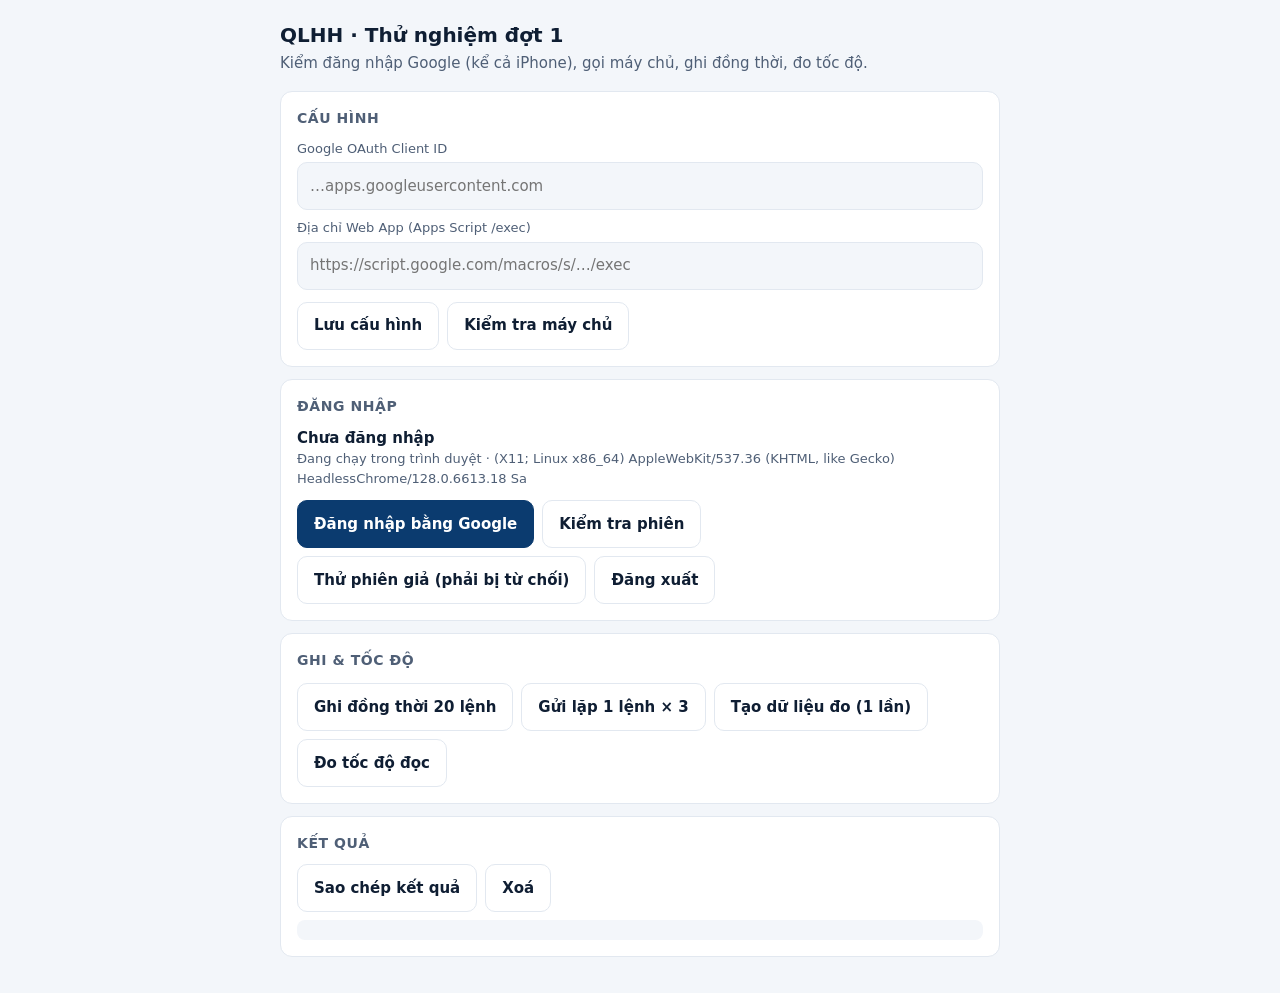
==== docs/index.html @ 57827f15 "Sửa theo review bảo mật: scope email, nonce máy chủ 1 lần + chặn dùng lại token, cột khoá dạng văn b" ====
<!doctype html><html lang="vi"><head><meta charset="utf-8">
<meta name="viewport" content="width=device-width,initial-scale=1,viewport-fit=cover">
<meta name="theme-color" content="#0b3b6f"><meta name="apple-mobile-web-app-capable" content="yes"><meta name="mobile-web-app-capable" content="yes">
<meta name="apple-mobile-web-app-title" content="QLHH"><link rel="manifest" href="manifest.webmanifest"><link rel="apple-touch-icon" href="icons/180.png">
<title>QLHH – Thử nghiệm đợt 1</title>
<style>
:root{--bg:#f3f6fa;--panel:#fff;--ink:#0f1e33;--mut:#4f5f76;--line:#e2e8f0;--pri:#0b3b6f;--acc:#0e7490;--ok:#15803d;--bad:#b91c1c}
@media (prefers-color-scheme:dark){:root{--bg:#0b1220;--panel:#111a2b;--ink:#e6edf7;--mut:#a3b2c8;--line:#22314a;--pri:#4f9be8;--acc:#22d3ee;--ok:#4ade80;--bad:#f87171}}
*{box-sizing:border-box}body{margin:0;background:var(--bg);color:var(--ink);font:15px/1.5 Inter,system-ui,-apple-system,"Segoe UI",sans-serif;padding:max(16px,env(safe-area-inset-top)) max(16px,env(safe-area-inset-right)) calc(24px + env(safe-area-inset-bottom)) max(16px,env(safe-area-inset-left))}
main{max-width:720px;margin:0 auto}h1{font-size:20px;margin:4px 0 2px}.sub{color:var(--mut);margin:0 0 16px}
.card{background:var(--panel);border:1px solid var(--line);border-radius:12px;padding:16px;margin-bottom:12px}
.card h2{font-size:14px;margin:0 0 10px;text-transform:uppercase;letter-spacing:.04em;color:var(--mut)}
label{display:block;font-size:13px;color:var(--mut);margin:8px 0 4px}input{width:100%;min-height:48px;padding:10px 12px;border:1px solid var(--line);border-radius:10px;background:var(--bg);color:var(--ink);font:inherit}
.row{display:flex;flex-wrap:wrap;gap:8px;margin-top:12px}
button{min-height:48px;padding:0 16px;border-radius:10px;border:1px solid var(--line);background:var(--panel);color:var(--ink);font:inherit;font-weight:600;cursor:pointer}
button.pri{background:var(--pri);border-color:var(--pri);color:#fff}@media (prefers-color-scheme:dark){button.pri{color:#06121f}}
button:disabled{opacity:.5}button:focus-visible,input:focus-visible{outline:3px solid var(--acc);outline-offset:2px}
.who{font-weight:600}.ok{color:var(--ok)}.bad{color:var(--bad)}
#log{font:12.5px/1.55 ui-monospace,Menlo,Consolas,monospace;white-space:pre-wrap;word-break:break-word;max-height:50dvh;overflow:auto;background:var(--bg);border-radius:8px;padding:10px;margin:0}
.env{font-size:13px;color:var(--mut)}
</style></head><body><main>
<h1>QLHH · Thử nghiệm đợt 1</h1><p class="sub">Kiểm đăng nhập Google (kể cả iPhone), gọi máy chủ, ghi đồng thời, đo tốc độ.</p>
<div class="card"><h2>Cấu hình</h2>
<label for="cid">Google OAuth Client ID</label><input id="cid" autocomplete="off" placeholder="…apps.googleusercontent.com">
<label for="url">Địa chỉ Web App (Apps Script /exec)</label><input id="url" autocomplete="off" placeholder="https://script.google.com/macros/s/…/exec">
<div class="row"><button id="save">Lưu cấu hình</button><button id="ping">Kiểm tra máy chủ</button></div></div>
<div class="card"><h2>Đăng nhập</h2><div id="who" class="who">Chưa đăng nhập</div><div class="env" id="env"></div>
<div class="row"><button class="pri" id="login">Đăng nhập bằng Google</button><button id="me">Kiểm tra phiên</button><button id="fake">Thử phiên giả (phải bị từ chối)</button><button id="out">Đăng xuất</button></div></div>
<div class="card"><h2>Ghi & tốc độ</h2>
<div class="row"><button id="w20">Ghi đồng thời 20 lệnh</button><button id="rep">Gửi lặp 1 lệnh × 3</button><button id="seed">Tạo dữ liệu đo (1 lần)</button><button id="read">Đo tốc độ đọc</button></div></div>
<div class="card"><h2>Kết quả</h2><div class="row" style="margin:0 0 8px"><button id="copy">Sao chép kết quả</button><button id="clr">Xoá</button></div><pre id="log" aria-live="polite"></pre></div>
</main>
<script>
const $=id=>document.getElementById(id),K='qlhh-spike-cfg';let cfg={};try{cfg=JSON.parse(localStorage.getItem(K)||'{}')}catch(e){}
$('cid').value=cfg.cid||'';$('url').value=cfg.url||'';
let session=null;try{session=sessionStorage.getItem('qlhh-s')}catch(e){}
const standalone=matchMedia('(display-mode: standalone)').matches||navigator.standalone===true;
$('env').textContent=(standalone?'Đang chạy dạng APP đã cài':'Đang chạy trong trình duyệt')+' · '+navigator.userAgent.replace(/^Mozilla\/5.0 /,'').slice(0,90);
function log(m,cls){const t=new Date().toLocaleTimeString('vi-VN');const l=document.createElement('div');if(cls)l.className=cls;l.textContent=t+'  '+m;$('log').prepend(l);}
const rid=()=>'r'+Date.now().toString(36)+Math.random().toString(36).slice(2,10);
async function call(action,body={},tries=1){
  if(!cfg.url){log('Chưa có địa chỉ Web App','bad');return null}
  let wait=1000;
  for(let i=0;i<tries;i++){
    const t0=performance.now();
    try{
      const r=await fetch(cfg.url,{method:'POST',redirect:'follow',credentials:'omit',body:JSON.stringify({action,session,...body})});
      const txt=await r.text();let j;try{j=JSON.parse(txt)}catch(e){j={ok:false,code:'NOT_JSON',error:'Máy chủ trả về trang lỗi (không phải JSON)'}}
      j.clientMs=Math.round(performance.now()-t0);
      if(j.ok||!['LOCK_TIMEOUT','INTERNAL','NOT_JSON'].includes(j.code)||i===tries-1)return j;
    }catch(e){if(i===tries-1)return {ok:false,code:'NETWORK',error:String(e),clientMs:Math.round(performance.now()-t0)}}
    await new Promise(r=>setTimeout(r,wait));wait*=2;
  }
}
function show(){ $('who').textContent=session?'Đã có phiên đăng nhập':'Chưa đăng nhập'; }
$('save').onclick=()=>{cfg={cid:$('cid').value.trim(),url:$('url').value.trim()};try{localStorage.setItem(K,JSON.stringify(cfg))}catch(e){}log('Đã lưu cấu hình','ok')};
$('ping').onclick=async()=>{const j=await call('ping');j&&log('ping → '+(j.ok?'OK':j.code)+' · '+j.clientMs+' ms (máy chủ '+j.ms+' ms)',j.ok?'ok':'bad')};
const REDIRECT=new URL('./',location.href).href;   // chuẩn hoá: /qlhh/ và /qlhh/index.html cùng 1 URI
$('login').onclick=async()=>{
  if(!cfg.cid){log('Chưa có Client ID','bad');return}
  const n=await call('auth.nonce',{},3);           // nonce do MÁY CHỦ cấp, dùng 1 lần
  if(!n||!n.ok){log('Không lấy được nonce: '+(n&&n.code),'bad');return}
  const u=new URL('https://accounts.google.com/o/oauth2/v2/auth');
  u.search=new URLSearchParams({client_id:cfg.cid,redirect_uri:REDIRECT,response_type:'id_token',scope:'openid email profile',nonce:n.data.nonce,prompt:'select_account'});
  location.assign(u.toString());
};
(async()=>{ // quay về từ Google: id_token nằm trong #fragment
  const p=new URLSearchParams(location.hash.slice(1));
  if(p.has('error')){history.replaceState(null,'',location.pathname);log('Google báo lỗi: '+p.get('error')+(p.get('error_description')?' – '+p.get('error_description'):''),'bad');return show();}
  if(!p.has('id_token'))return show();
  history.replaceState(null,'',location.pathname);
  log('Đã nhận token từ Google, đang xác minh với máy chủ…');
  const j=await call('auth.login',{idToken:p.get('id_token')},3);
  if(j&&j.ok){session=j.data.session;try{sessionStorage.setItem('qlhh-s',session)}catch(e){}log('ĐĂNG NHẬP THÀNH CÔNG: '+j.data.email+' ('+j.data.vaiTro+') · '+j.clientMs+' ms','ok')}
  else log('Đăng nhập thất bại: '+(j&&(j.code+' – '+j.error)),'bad');
  show();
})();
$('me').onclick=async()=>{const j=await call('auth.me');j&&log('phiên → '+(j.ok?j.data.email+' · '+j.data.vaiTro:j.code+' – '+j.error)+' · '+j.clientMs+' ms',j.ok?'ok':'bad')};
$('fake').onclick=async()=>{const s=session;session='eyJlIjoiaGFja2VyQGdtYWlsLmNvbSIsIngiOjk5OTk5OTk5OTl9.gia';const j=await call('auth.me');session=s;j&&log('phiên giả → '+(j.ok?'LỖI: được chấp nhận!':'bị từ chối ('+j.code+') ✓'),j.ok?'bad':'ok')};
$('out').onclick=()=>{session=null;try{sessionStorage.clear()}catch(e){}show();log('Đã đăng xuất')};
$('w20').onclick=async()=>{
  log('Bắt đầu ghi đồng thời 20 lệnh (thử lại ≤ 5 lần, giữ requestId)…');const t0=performance.now();
  const rs=await Promise.all([...Array(20)].map(()=>call('spike.write',{requestId:rid()},6)));
  const ok=rs.filter(r=>r&&r.ok),so=ok.map(r=>r.data.so),uniq=new Set(so).size,ms=ok.map(r=>r.clientMs).sort((a,b)=>a-b);
  const p95=ms.length?ms[Math.min(ms.length-1,Math.ceil(ms.length*.95)-1)]:0;
  log(`Ghi 20 lệnh: thành công ${ok.length}/20 · số không trùng ${uniq}/${ok.length} · p95 ${p95} ms · tổng ${Math.round(performance.now()-t0)} ms · giữ khoá TB ${ok.length?Math.round(ok.reduce((a,r)=>a+r.lockMs,0)/ok.length):0} ms`,ok.length===20&&uniq===20?'ok':'bad');
  rs.filter(r=>!r||!r.ok).forEach(r=>log('  lỗi: '+(r&&(r.code+' – '+r.error)),'bad'));
};
$('rep').onclick=async()=>{const id=rid(),rs=[];for(let i=0;i<3;i++)rs.push(await call('spike.write',{requestId:id},3));const so=new Set(rs.filter(r=>r&&r.ok).map(r=>r.data.so));log('Gửi lặp 3 lần cùng requestId → '+so.size+' phiếu '+(so.size===1?'✓':'✗')+' (replay: '+rs.map(r=>r&&r.replay).join(',')+')',so.size===1?'ok':'bad')};
$('seed').onclick=async()=>{log('Đang tạo 5.000 mã + 50.000 dòng (có thể mất 10–40 giây)…');const j=await call('bench.seed');j&&log('Tạo dữ liệu đo → '+(j.ok?'xong trong '+j.data.taoMs+' ms':j.code+' – '+j.error),j.ok?'ok':'bad')};
$('read').onclick=async()=>{const j=await call('bench.read');j&&log(j.ok?`Đọc: hàng hoá ${j.data.dongHH} dòng ${j.data.docHangHoaMs} ms · chi tiết ${j.data.dongCT} dòng ${j.data.docChiTietMs} ms · tạo chỉ mục ${j.data.taoMapMs} ms · cả vòng ${j.clientMs} ms`:j.code+' – '+j.error,j.ok&&j.data.docHangHoaMs+j.data.docChiTietMs<=3000?'ok':'bad')};
$('copy').onclick=async()=>{try{await navigator.clipboard.writeText($('env').textContent+'\n'+$('log').innerText);log('Đã sao chép — dán gửi Claude','ok')}catch(e){log('Không sao chép được: '+e,'bad')}};
$('clr').onclick=()=>$('log').textContent='';
if('serviceWorker' in navigator)navigator.serviceWorker.register('sw.js').catch(e=>log('SW lỗi: '+e,'bad'));
</script></body></html>
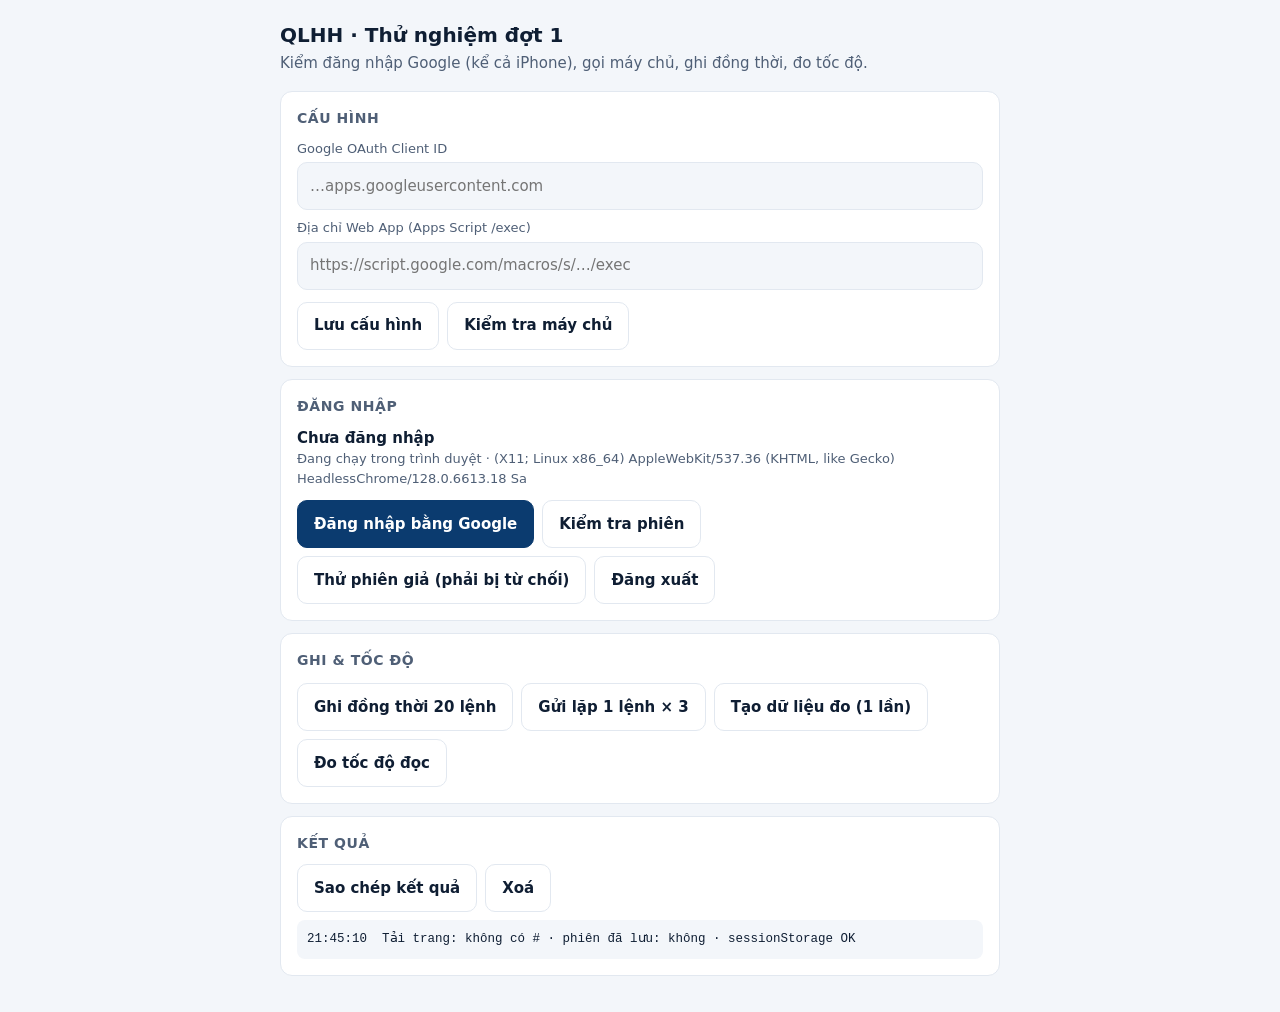
==== commit 58d31129: "Trang thử: giữ nhật ký qua lần chuyển trang Google, ghi từng bước đăng nhập + trạng thái lưu trữ, ch" ====
--- a/docs/index.html
+++ b/docs/index.html
@@ -36,10 +36,14 @@
 let session=null;try{session=sessionStorage.getItem('qlhh-s')}catch(e){}
 const standalone=matchMedia('(display-mode: standalone)').matches||navigator.standalone===true;
 $('env').textContent=(standalone?'Đang chạy dạng APP đã cài':'Đang chạy trong trình duyệt')+' · '+navigator.userAgent.replace(/^Mozilla\/5.0 /,'').slice(0,90);
-function log(m,cls){const t=new Date().toLocaleTimeString('vi-VN');const l=document.createElement('div');if(cls)l.className=cls;l.textContent=t+'  '+m;$('log').prepend(l);}
+const LK='qlhh-spike-log';
+function log(m,cls){const t=new Date().toLocaleTimeString('vi-VN');const l=document.createElement('div');if(cls)l.className=cls;l.textContent=t+'  '+m;$('log').prepend(l);
+  try{const a=JSON.parse(sessionStorage.getItem(LK)||'[]');a.unshift([t+'  '+m,cls||'']);sessionStorage.setItem(LK,JSON.stringify(a.slice(0,200)))}catch(e){}}
+try{JSON.parse(sessionStorage.getItem(LK)||'[]').reverse().forEach(([m,c])=>{const l=document.createElement('div');if(c)l.className=c;l.textContent=m;$('log').prepend(l)})}catch(e){}
 const rid=()=>'r'+Date.now().toString(36)+Math.random().toString(36).slice(2,10);
 async function call(action,body={},tries=1){
   if(!cfg.url){log('Chưa có địa chỉ Web App','bad');return null}
+  if(!session&&!['ping','auth.nonce','auth.login'].includes(action)){log('Chưa đăng nhập — bấm "Đăng nhập bằng Google" trước ('+action+')','bad');return null}
   let wait=1000;
   for(let i=0;i<tries;i++){
     const t0=performance.now();
@@ -48,7 +52,8 @@
       const txt=await r.text();let j;try{j=JSON.parse(txt)}catch(e){j={ok:false,code:'NOT_JSON',error:'Máy chủ trả về trang lỗi (không phải JSON)'}}
       j.clientMs=Math.round(performance.now()-t0);
       if(j.ok||!['LOCK_TIMEOUT','INTERNAL','NOT_JSON'].includes(j.code)||i===tries-1)return j;
-    }catch(e){if(i===tries-1)return {ok:false,code:'NETWORK',error:String(e),clientMs:Math.round(performance.now()-t0)}}
+      log(`  ${action} lần ${i+1} lỗi ${j.code} (${j.clientMs} ms) – thử lại`,'bad');
+    }catch(e){const ms=Math.round(performance.now()-t0);if(i===tries-1)return {ok:false,code:'NETWORK',error:String(e),clientMs:ms};log(`  ${action} lần ${i+1} lỗi mạng: ${e} (${ms} ms) – thử lại`,'bad')}
     await new Promise(r=>setTimeout(r,wait));wait*=2;
   }
 }
@@ -58,14 +63,17 @@
 const REDIRECT=new URL('./',location.href).href;   // chuẩn hoá: /qlhh/ và /qlhh/index.html cùng 1 URI
 $('login').onclick=async()=>{
   if(!cfg.cid){log('Chưa có Client ID','bad');return}
+  log('Đăng nhập: đang lấy mã nonce từ máy chủ…');
   const n=await call('auth.nonce',{},3);           // nonce do MÁY CHỦ cấp, dùng 1 lần
-  if(!n||!n.ok){log('Không lấy được nonce: '+(n&&n.code),'bad');return}
+  if(!n||!n.ok){log('Không lấy được nonce: '+(n&&(n.code+' – '+n.error)),'bad');return}
+  log('Đã có nonce ('+n.clientMs+' ms) → chuyển sang trang Google…');
   const u=new URL('https://accounts.google.com/o/oauth2/v2/auth');
   u.search=new URLSearchParams({client_id:cfg.cid,redirect_uri:REDIRECT,response_type:'id_token',scope:'openid email profile',nonce:n.data.nonce,prompt:'select_account'});
   location.assign(u.toString());
 };
 (async()=>{ // quay về từ Google: id_token nằm trong #fragment
   const p=new URLSearchParams(location.hash.slice(1));
+  log('Tải trang: '+(location.hash?('có #'+[...p.keys()].join(',')):'không có #')+' · phiên đã lưu: '+(session?'có':'không')+' · sessionStorage '+(()=>{try{sessionStorage.setItem('t','1');return 'OK'}catch(e){return 'BỊ CHẶN'}})());
   if(p.has('error')){history.replaceState(null,'',location.pathname);log('Google báo lỗi: '+p.get('error')+(p.get('error_description')?' – '+p.get('error_description'):''),'bad');return show();}
   if(!p.has('id_token'))return show();
   history.replaceState(null,'',location.pathname);
@@ -78,7 +86,7 @@
 $('me').onclick=async()=>{const j=await call('auth.me');j&&log('phiên → '+(j.ok?j.data.email+' · '+j.data.vaiTro:j.code+' – '+j.error)+' · '+j.clientMs+' ms',j.ok?'ok':'bad')};
 $('fake').onclick=async()=>{const s=session;session='eyJlIjoiaGFja2VyQGdtYWlsLmNvbSIsIngiOjk5OTk5OTk5OTl9.gia';const j=await call('auth.me');session=s;j&&log('phiên giả → '+(j.ok?'LỖI: được chấp nhận!':'bị từ chối ('+j.code+') ✓'),j.ok?'bad':'ok')};
 $('out').onclick=()=>{session=null;try{sessionStorage.clear()}catch(e){}show();log('Đã đăng xuất')};
-$('w20').onclick=async()=>{
+$('w20').onclick=async()=>{if(!session){log('Chưa đăng nhập — bấm "Đăng nhập bằng Google" trước','bad');return}
   log('Bắt đầu ghi đồng thời 20 lệnh (thử lại ≤ 5 lần, giữ requestId)…');const t0=performance.now();
   const rs=await Promise.all([...Array(20)].map(()=>call('spike.write',{requestId:rid()},6)));
   const ok=rs.filter(r=>r&&r.ok),so=ok.map(r=>r.data.so),uniq=new Set(so).size,ms=ok.map(r=>r.clientMs).sort((a,b)=>a-b);
@@ -86,10 +94,10 @@
   log(`Ghi 20 lệnh: thành công ${ok.length}/20 · số không trùng ${uniq}/${ok.length} · p95 ${p95} ms · tổng ${Math.round(performance.now()-t0)} ms · giữ khoá TB ${ok.length?Math.round(ok.reduce((a,r)=>a+r.lockMs,0)/ok.length):0} ms`,ok.length===20&&uniq===20?'ok':'bad');
   rs.filter(r=>!r||!r.ok).forEach(r=>log('  lỗi: '+(r&&(r.code+' – '+r.error)),'bad'));
 };
-$('rep').onclick=async()=>{const id=rid(),rs=[];for(let i=0;i<3;i++)rs.push(await call('spike.write',{requestId:id},3));const so=new Set(rs.filter(r=>r&&r.ok).map(r=>r.data.so));log('Gửi lặp 3 lần cùng requestId → '+so.size+' phiếu '+(so.size===1?'✓':'✗')+' (replay: '+rs.map(r=>r&&r.replay).join(',')+')',so.size===1?'ok':'bad')};
+$('rep').onclick=async()=>{if(!session){log('Chưa đăng nhập — bấm "Đăng nhập bằng Google" trước','bad');return}const id=rid(),rs=[];for(let i=0;i<3;i++)rs.push(await call('spike.write',{requestId:id},3));const so=new Set(rs.filter(r=>r&&r.ok).map(r=>r.data.so));log('Gửi lặp 3 lần cùng requestId → '+so.size+' phiếu '+(so.size===1?'✓':'✗')+' (replay: '+rs.map(r=>r&&r.replay).join(',')+')',so.size===1?'ok':'bad')};
 $('seed').onclick=async()=>{log('Đang tạo 5.000 mã + 50.000 dòng (có thể mất 10–40 giây)…');const j=await call('bench.seed');j&&log('Tạo dữ liệu đo → '+(j.ok?'xong trong '+j.data.taoMs+' ms':j.code+' – '+j.error),j.ok?'ok':'bad')};
 $('read').onclick=async()=>{const j=await call('bench.read');j&&log(j.ok?`Đọc: hàng hoá ${j.data.dongHH} dòng ${j.data.docHangHoaMs} ms · chi tiết ${j.data.dongCT} dòng ${j.data.docChiTietMs} ms · tạo chỉ mục ${j.data.taoMapMs} ms · cả vòng ${j.clientMs} ms`:j.code+' – '+j.error,j.ok&&j.data.docHangHoaMs+j.data.docChiTietMs<=3000?'ok':'bad')};
 $('copy').onclick=async()=>{try{await navigator.clipboard.writeText($('env').textContent+'\n'+$('log').innerText);log('Đã sao chép — dán gửi Claude','ok')}catch(e){log('Không sao chép được: '+e,'bad')}};
-$('clr').onclick=()=>$('log').textContent='';
+$('clr').onclick=()=>{$('log').textContent='';try{sessionStorage.removeItem(LK)}catch(e){}};
 if('serviceWorker' in navigator)navigator.serviceWorker.register('sw.js').catch(e=>log('SW lỗi: '+e,'bad'));
 </script></body></html>
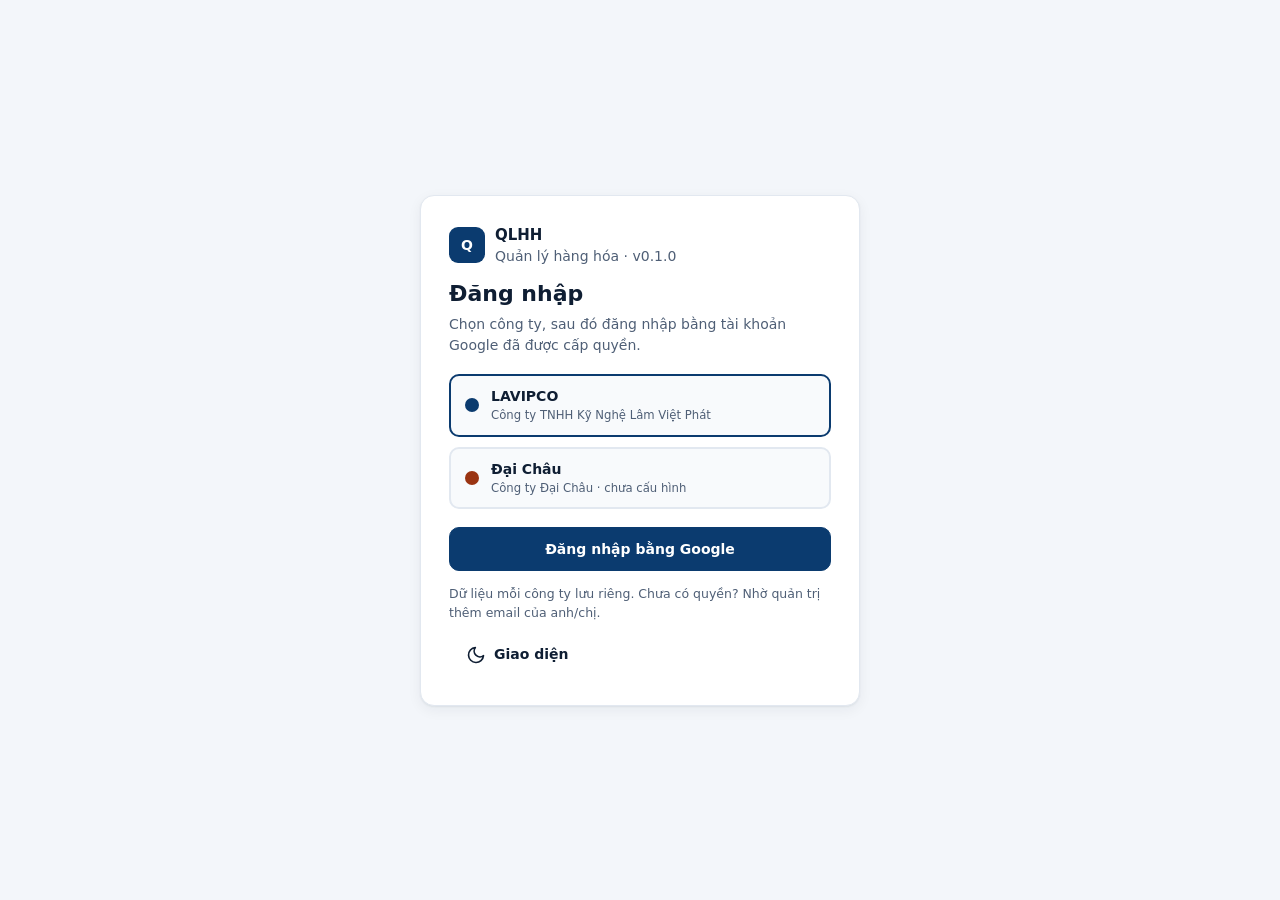
==== commit 3cf069bd: "QLHH v0.1.0 (đợt ①): lõi validate/perm/price/search/schema, máy chủ danh mục-nhóm-NCC-giá-người dùng" ====
--- a/docs/index.html
+++ b/docs/index.html
@@ -1,103 +1,28 @@
-<!doctype html><html lang="vi"><head><meta charset="utf-8">
+<!doctype html>
+<html lang="vi">
+<head>
+<meta charset="utf-8">
 <meta name="viewport" content="width=device-width,initial-scale=1,viewport-fit=cover">
-<meta name="theme-color" content="#0b3b6f"><meta name="apple-mobile-web-app-capable" content="yes"><meta name="mobile-web-app-capable" content="yes">
-<meta name="apple-mobile-web-app-title" content="QLHH"><link rel="manifest" href="manifest.webmanifest"><link rel="apple-touch-icon" href="icons/180.png">
-<title>QLHH – Thử nghiệm đợt 1</title>
-<style>
-:root{--bg:#f3f6fa;--panel:#fff;--ink:#0f1e33;--mut:#4f5f76;--line:#e2e8f0;--pri:#0b3b6f;--acc:#0e7490;--ok:#15803d;--bad:#b91c1c}
-@media (prefers-color-scheme:dark){:root{--bg:#0b1220;--panel:#111a2b;--ink:#e6edf7;--mut:#a3b2c8;--line:#22314a;--pri:#4f9be8;--acc:#22d3ee;--ok:#4ade80;--bad:#f87171}}
-*{box-sizing:border-box}body{margin:0;background:var(--bg);color:var(--ink);font:15px/1.5 Inter,system-ui,-apple-system,"Segoe UI",sans-serif;padding:max(16px,env(safe-area-inset-top)) max(16px,env(safe-area-inset-right)) calc(24px + env(safe-area-inset-bottom)) max(16px,env(safe-area-inset-left))}
-main{max-width:720px;margin:0 auto}h1{font-size:20px;margin:4px 0 2px}.sub{color:var(--mut);margin:0 0 16px}
-.card{background:var(--panel);border:1px solid var(--line);border-radius:12px;padding:16px;margin-bottom:12px}
-.card h2{font-size:14px;margin:0 0 10px;text-transform:uppercase;letter-spacing:.04em;color:var(--mut)}
-label{display:block;font-size:13px;color:var(--mut);margin:8px 0 4px}input{width:100%;min-height:48px;padding:10px 12px;border:1px solid var(--line);border-radius:10px;background:var(--bg);color:var(--ink);font:inherit}
-.row{display:flex;flex-wrap:wrap;gap:8px;margin-top:12px}
-button{min-height:48px;padding:0 16px;border-radius:10px;border:1px solid var(--line);background:var(--panel);color:var(--ink);font:inherit;font-weight:600;cursor:pointer}
-button.pri{background:var(--pri);border-color:var(--pri);color:#fff}@media (prefers-color-scheme:dark){button.pri{color:#06121f}}
-button:disabled{opacity:.5}button:focus-visible,input:focus-visible{outline:3px solid var(--acc);outline-offset:2px}
-.who{font-weight:600}.ok{color:var(--ok)}.bad{color:var(--bad)}
-#log{font:12.5px/1.55 ui-monospace,Menlo,Consolas,monospace;white-space:pre-wrap;word-break:break-word;max-height:50dvh;overflow:auto;background:var(--bg);border-radius:8px;padding:10px;margin:0}
-.env{font-size:13px;color:var(--mut)}
-</style></head><body><main>
-<h1>QLHH · Thử nghiệm đợt 1</h1><p class="sub">Kiểm đăng nhập Google (kể cả iPhone), gọi máy chủ, ghi đồng thời, đo tốc độ.</p>
-<div class="card"><h2>Cấu hình</h2>
-<label for="cid">Google OAuth Client ID</label><input id="cid" autocomplete="off" placeholder="…apps.googleusercontent.com">
-<label for="url">Địa chỉ Web App (Apps Script /exec)</label><input id="url" autocomplete="off" placeholder="https://script.google.com/macros/s/…/exec">
-<div class="row"><button id="save">Lưu cấu hình</button><button id="ping">Kiểm tra máy chủ</button></div></div>
-<div class="card"><h2>Đăng nhập</h2><div id="who" class="who">Chưa đăng nhập</div><div class="env" id="env"></div>
-<div class="row"><button class="pri" id="login">Đăng nhập bằng Google</button><button id="me">Kiểm tra phiên</button><button id="fake">Thử phiên giả (phải bị từ chối)</button><button id="out">Đăng xuất</button></div></div>
-<div class="card"><h2>Ghi & tốc độ</h2>
-<div class="row"><button id="w20">Ghi đồng thời 20 lệnh</button><button id="rep">Gửi lặp 1 lệnh × 3</button><button id="seed">Tạo dữ liệu đo (1 lần)</button><button id="read">Đo tốc độ đọc</button></div></div>
-<div class="card"><h2>Kết quả</h2><div class="row" style="margin:0 0 8px"><button id="copy">Sao chép kết quả</button><button id="clr">Xoá</button></div><pre id="log" aria-live="polite"></pre></div>
-</main>
-<script>
-const $=id=>document.getElementById(id),K='qlhh-spike-cfg';let cfg={};try{cfg=JSON.parse(localStorage.getItem(K)||'{}')}catch(e){}
-$('cid').value=cfg.cid||'';$('url').value=cfg.url||'';
-let session=null;try{session=sessionStorage.getItem('qlhh-s')}catch(e){}
-const standalone=matchMedia('(display-mode: standalone)').matches||navigator.standalone===true;
-$('env').textContent=(standalone?'Đang chạy dạng APP đã cài':'Đang chạy trong trình duyệt')+' · '+navigator.userAgent.replace(/^Mozilla\/5.0 /,'').slice(0,90);
-const LK='qlhh-spike-log';
-function log(m,cls){const t=new Date().toLocaleTimeString('vi-VN');const l=document.createElement('div');if(cls)l.className=cls;l.textContent=t+'  '+m;$('log').prepend(l);
-  try{const a=JSON.parse(sessionStorage.getItem(LK)||'[]');a.unshift([t+'  '+m,cls||'']);sessionStorage.setItem(LK,JSON.stringify(a.slice(0,200)))}catch(e){}}
-try{JSON.parse(sessionStorage.getItem(LK)||'[]').reverse().forEach(([m,c])=>{const l=document.createElement('div');if(c)l.className=c;l.textContent=m;$('log').prepend(l)})}catch(e){}
-const rid=()=>'r'+Date.now().toString(36)+Math.random().toString(36).slice(2,10);
-async function call(action,body={},tries=1){
-  if(!cfg.url){log('Chưa có địa chỉ Web App','bad');return null}
-  if(!session&&!['ping','auth.nonce','auth.login'].includes(action)){log('Chưa đăng nhập — bấm "Đăng nhập bằng Google" trước ('+action+')','bad');return null}
-  let wait=1000;
-  for(let i=0;i<tries;i++){
-    const t0=performance.now();
-    try{
-      const r=await fetch(cfg.url,{method:'POST',redirect:'follow',credentials:'omit',body:JSON.stringify({action,session,...body})});
-      const txt=await r.text();let j;try{j=JSON.parse(txt)}catch(e){j={ok:false,code:'NOT_JSON',error:'Máy chủ trả về trang lỗi (không phải JSON)'}}
-      j.clientMs=Math.round(performance.now()-t0);
-      if(j.ok||!['LOCK_TIMEOUT','INTERNAL','NOT_JSON'].includes(j.code)||i===tries-1)return j;
-      log(`  ${action} lần ${i+1} lỗi ${j.code} (${j.clientMs} ms) – thử lại`,'bad');
-    }catch(e){const ms=Math.round(performance.now()-t0);if(i===tries-1)return {ok:false,code:'NETWORK',error:String(e),clientMs:ms};log(`  ${action} lần ${i+1} lỗi mạng: ${e} (${ms} ms) – thử lại`,'bad')}
-    await new Promise(r=>setTimeout(r,wait));wait*=2;
-  }
-}
-function show(){ $('who').textContent=session?'Đã có phiên đăng nhập':'Chưa đăng nhập'; }
-$('save').onclick=()=>{cfg={cid:$('cid').value.trim(),url:$('url').value.trim()};try{localStorage.setItem(K,JSON.stringify(cfg))}catch(e){}log('Đã lưu cấu hình','ok')};
-$('ping').onclick=async()=>{const j=await call('ping');j&&log('ping → '+(j.ok?'OK':j.code)+' · '+j.clientMs+' ms (máy chủ '+j.ms+' ms)',j.ok?'ok':'bad')};
-const REDIRECT=new URL('./',location.href).href;   // chuẩn hoá: /qlhh/ và /qlhh/index.html cùng 1 URI
-$('login').onclick=async()=>{
-  if(!cfg.cid){log('Chưa có Client ID','bad');return}
-  log('Đăng nhập: đang lấy mã nonce từ máy chủ…');
-  const n=await call('auth.nonce',{},3);           // nonce do MÁY CHỦ cấp, dùng 1 lần
-  if(!n||!n.ok){log('Không lấy được nonce: '+(n&&(n.code+' – '+n.error)),'bad');return}
-  log('Đã có nonce ('+n.clientMs+' ms) → chuyển sang trang Google…');
-  const u=new URL('https://accounts.google.com/o/oauth2/v2/auth');
-  u.search=new URLSearchParams({client_id:cfg.cid,redirect_uri:REDIRECT,response_type:'id_token',scope:'openid email profile',nonce:n.data.nonce,prompt:'select_account'});
-  location.assign(u.toString());
-};
-(async()=>{ // quay về từ Google: id_token nằm trong #fragment
-  const p=new URLSearchParams(location.hash.slice(1));
-  log('Tải trang: '+(location.hash?('có #'+[...p.keys()].join(',')):'không có #')+' · phiên đã lưu: '+(session?'có':'không')+' · sessionStorage '+(()=>{try{sessionStorage.setItem('t','1');return 'OK'}catch(e){return 'BỊ CHẶN'}})());
-  if(p.has('error')){history.replaceState(null,'',location.pathname);log('Google báo lỗi: '+p.get('error')+(p.get('error_description')?' – '+p.get('error_description'):''),'bad');return show();}
-  if(!p.has('id_token'))return show();
-  history.replaceState(null,'',location.pathname);
-  log('Đã nhận token từ Google, đang xác minh với máy chủ…');
-  const j=await call('auth.login',{idToken:p.get('id_token')},3);
-  if(j&&j.ok){session=j.data.session;try{sessionStorage.setItem('qlhh-s',session)}catch(e){}log('ĐĂNG NHẬP THÀNH CÔNG: '+j.data.email+' ('+j.data.vaiTro+') · '+j.clientMs+' ms','ok')}
-  else log('Đăng nhập thất bại: '+(j&&(j.code+' – '+j.error)),'bad');
-  show();
-})();
-$('me').onclick=async()=>{const j=await call('auth.me');j&&log('phiên → '+(j.ok?j.data.email+' · '+j.data.vaiTro:j.code+' – '+j.error)+' · '+j.clientMs+' ms',j.ok?'ok':'bad')};
-$('fake').onclick=async()=>{const s=session;session='eyJlIjoiaGFja2VyQGdtYWlsLmNvbSIsIngiOjk5OTk5OTk5OTl9.gia';const j=await call('auth.me');session=s;j&&log('phiên giả → '+(j.ok?'LỖI: được chấp nhận!':'bị từ chối ('+j.code+') ✓'),j.ok?'bad':'ok')};
-$('out').onclick=()=>{session=null;try{sessionStorage.clear()}catch(e){}show();log('Đã đăng xuất')};
-$('w20').onclick=async()=>{if(!session){log('Chưa đăng nhập — bấm "Đăng nhập bằng Google" trước','bad');return}
-  log('Bắt đầu ghi đồng thời 20 lệnh (thử lại ≤ 5 lần, giữ requestId)…');const t0=performance.now();
-  const rs=await Promise.all([...Array(20)].map(()=>call('spike.write',{requestId:rid()},6)));
-  const ok=rs.filter(r=>r&&r.ok),so=ok.map(r=>r.data.so),uniq=new Set(so).size,ms=ok.map(r=>r.clientMs).sort((a,b)=>a-b);
-  const p95=ms.length?ms[Math.min(ms.length-1,Math.ceil(ms.length*.95)-1)]:0;
-  log(`Ghi 20 lệnh: thành công ${ok.length}/20 · số không trùng ${uniq}/${ok.length} · p95 ${p95} ms · tổng ${Math.round(performance.now()-t0)} ms · giữ khoá TB ${ok.length?Math.round(ok.reduce((a,r)=>a+r.lockMs,0)/ok.length):0} ms`,ok.length===20&&uniq===20?'ok':'bad');
-  rs.filter(r=>!r||!r.ok).forEach(r=>log('  lỗi: '+(r&&(r.code+' – '+r.error)),'bad'));
-};
-$('rep').onclick=async()=>{if(!session){log('Chưa đăng nhập — bấm "Đăng nhập bằng Google" trước','bad');return}const id=rid(),rs=[];for(let i=0;i<3;i++)rs.push(await call('spike.write',{requestId:id},3));const so=new Set(rs.filter(r=>r&&r.ok).map(r=>r.data.so));log('Gửi lặp 3 lần cùng requestId → '+so.size+' phiếu '+(so.size===1?'✓':'✗')+' (replay: '+rs.map(r=>r&&r.replay).join(',')+')',so.size===1?'ok':'bad')};
-$('seed').onclick=async()=>{log('Đang tạo 5.000 mã + 50.000 dòng (có thể mất 10–40 giây)…');const j=await call('bench.seed');j&&log('Tạo dữ liệu đo → '+(j.ok?'xong trong '+j.data.taoMs+' ms':j.code+' – '+j.error),j.ok?'ok':'bad')};
-$('read').onclick=async()=>{const j=await call('bench.read');j&&log(j.ok?`Đọc: hàng hoá ${j.data.dongHH} dòng ${j.data.docHangHoaMs} ms · chi tiết ${j.data.dongCT} dòng ${j.data.docChiTietMs} ms · tạo chỉ mục ${j.data.taoMapMs} ms · cả vòng ${j.clientMs} ms`:j.code+' – '+j.error,j.ok&&j.data.docHangHoaMs+j.data.docChiTietMs<=3000?'ok':'bad')};
-$('copy').onclick=async()=>{try{await navigator.clipboard.writeText($('env').textContent+'\n'+$('log').innerText);log('Đã sao chép — dán gửi Claude','ok')}catch(e){log('Không sao chép được: '+e,'bad')}};
-$('clr').onclick=()=>{$('log').textContent='';try{sessionStorage.removeItem(LK)}catch(e){}};
-if('serviceWorker' in navigator)navigator.serviceWorker.register('sw.js').catch(e=>log('SW lỗi: '+e,'bad'));
-</script></body></html>
+<meta name="theme-color" content="#0b3b6f">
+<meta name="apple-mobile-web-app-capable" content="yes">
+<meta name="mobile-web-app-capable" content="yes">
+<meta name="apple-mobile-web-app-title" content="QLHH">
+<meta name="description" content="Quản lý hàng hóa LAVIPCO / Đại Châu">
+<link rel="manifest" href="manifest.webmanifest">
+<link rel="apple-touch-icon" href="icons/180.png">
+<link rel="icon" href="icons/192.png">
+<title>QLHH – Quản lý hàng hóa</title>
+<link rel="stylesheet" href="app.css">
+</head>
+<body>
+<div id="root"><div class="login"><div class="box"><div class="skel"></div><div class="skel"></div></div></div></div>
+<div id="toasts" aria-live="polite"></div>
+<dialog id="dlg"></dialog>
+<script src="config.js"></script>
+<script src="core/validate.js"></script>
+<script src="core/perm.js"></script>
+<script src="core/price.js"></script>
+<script src="core/search.js"></script>
+<script src="app.js"></script>
+</body>
+</html>
--- a/docs/app.css
+++ b/docs/app.css
@@ -0,0 +1,158 @@
+/* QLHH — chuẩn giao diện (khung A desktop + mobile B + KPI C). Token ở :root, sáng/tối. */
+:root{
+  --bg:#f3f6fa;--panel:#fff;--panel2:#f8fafc;--ink:#0f1e33;--mut:#4f5f76;--line:#e2e8f0;
+  --pri:#0b3b6f;--pri-ink:#fff;--acc:#0e7490;--acc-soft:#e0f2f7;--ok:#15803d;--warn:#b45309;--bad:#b91c1c;
+  --co:#0b3b6f;--r:10px;--r2:14px;--sh:0 1px 2px rgba(15,30,51,.06),0 4px 14px rgba(15,30,51,.06);
+  --nav-h:64px;--side:236px;--fs:14px;--t:.18s ease;
+  color-scheme:light;
+}
+@media (prefers-color-scheme:dark){:root:not([data-theme=light]){
+  --bg:#0b1220;--panel:#111a2b;--panel2:#0f1726;--ink:#e6edf7;--mut:#a3b2c8;--line:#22314a;
+  --pri:#4f9be8;--pri-ink:#06121f;--acc:#22d3ee;--acc-soft:#0c2a33;--ok:#4ade80;--warn:#fbbf24;--bad:#f87171;color-scheme:dark}}
+:root[data-theme=dark]{
+  --bg:#0b1220;--panel:#111a2b;--panel2:#0f1726;--ink:#e6edf7;--mut:#a3b2c8;--line:#22314a;
+  --pri:#4f9be8;--pri-ink:#06121f;--acc:#22d3ee;--acc-soft:#0c2a33;--ok:#4ade80;--warn:#fbbf24;--bad:#f87171;color-scheme:dark}
+@media (prefers-reduced-motion:reduce){*{transition:none!important;animation:none!important}}
+*{box-sizing:border-box}
+html,body{margin:0;height:100%}
+body{background:var(--bg);color:var(--ink);font:var(--fs)/1.5 Inter,"Be Vietnam Pro",system-ui,-apple-system,"Segoe UI",sans-serif;-webkit-text-size-adjust:100%}
+button,input,select,textarea{font:inherit;color:inherit}
+:focus-visible{outline:3px solid var(--acc);outline-offset:2px}
+.sr{position:absolute;width:1px;height:1px;overflow:hidden;clip:rect(0 0 0 0)}
+.hide{display:none!important}
+.mono{font-family:ui-monospace,Menlo,Consolas,monospace;font-size:.92em;white-space:nowrap}
+.mut{color:var(--mut)} .ok{color:var(--ok)} .bad{color:var(--bad)} .warn{color:var(--warn)}
+svg.i{width:20px;height:20px;flex:none;stroke:currentColor;fill:none;stroke-width:2;stroke-linecap:round;stroke-linejoin:round}
+
+/* ---------- nút & ô nhập ---------- */
+.btn{display:inline-flex;align-items:center;justify-content:center;gap:8px;min-height:44px;padding:0 16px;border-radius:var(--r);border:1px solid var(--line);background:var(--panel);font-weight:600;cursor:pointer;transition:background var(--t),border-color var(--t),transform var(--t);white-space:nowrap}
+.btn:hover{border-color:var(--acc)} .btn:active{transform:translateY(1px)}
+.btn.pri{background:var(--pri);border-color:var(--pri);color:var(--pri-ink)}
+.btn.ghost{background:transparent;border-color:transparent}
+.btn.danger{color:var(--bad)}
+.btn[disabled]{opacity:.5;cursor:not-allowed}
+.btn.busy{position:relative;color:transparent!important}
+.btn.busy::after{content:"";position:absolute;width:18px;height:18px;border:2px solid var(--mut);border-top-color:transparent;border-radius:50%;animation:spin .7s linear infinite}
+@keyframes spin{to{transform:rotate(360deg)}}
+.iconbtn{min-width:44px;padding:0}
+label.f{display:block;font-size:13px;color:var(--mut);margin:12px 0 4px;font-weight:500}
+.in,select.in,textarea.in{width:100%;min-height:44px;padding:10px 12px;border:1px solid var(--line);border-radius:var(--r);background:var(--panel2)}
+textarea.in{min-height:96px;resize:vertical}
+.in[aria-invalid=true]{border-color:var(--bad)}
+.err{color:var(--bad);font-size:12.5px;margin-top:4px;min-height:0}
+.grid2{display:grid;grid-template-columns:1fr 1fr;gap:0 12px}
+.chk{display:flex;align-items:center;gap:10px;min-height:44px;margin-top:12px}
+.chk input{width:20px;height:20px}
+
+/* ---------- đăng nhập ---------- */
+.login{min-height:100dvh;display:grid;place-items:center;padding:24px max(16px,env(safe-area-inset-right)) 24px max(16px,env(safe-area-inset-left))}
+.login .box{width:min(440px,100%);background:var(--panel);border:1px solid var(--line);border-radius:var(--r2);box-shadow:var(--sh);padding:28px}
+.login h1{margin:0 0 4px;font-size:22px}
+.cos{display:grid;gap:10px;margin:18px 0}
+.co{display:flex;align-items:center;gap:12px;min-height:56px;padding:10px 14px;border-radius:var(--r);border:2px solid var(--line);background:var(--panel2);cursor:pointer;text-align:left}
+.co[aria-pressed=true]{border-color:var(--c)}
+.co .dot{width:14px;height:14px;border-radius:50%;background:var(--c);flex:none}
+.co small{display:block;color:var(--mut);font-weight:400}
+
+/* ---------- khung ---------- */
+.app{display:grid;grid-template-columns:var(--side) 1fr;min-height:100dvh}
+aside.side{position:sticky;top:0;height:100dvh;background:var(--co);color:#fff;display:flex;flex-direction:column;padding:14px 10px;gap:2px}
+.brand{display:flex;align-items:center;gap:10px;padding:4px 8px 14px}
+.logo{width:36px;height:36px;border-radius:9px;background:#fff;color:var(--co);display:grid;place-items:center;font-weight:800}
+.brand b{display:block;font-size:15px}
+.cobtn{background:rgba(255,255,255,.14);border:0;color:#fff;border-radius:6px;padding:2px 8px;font-size:12.5px;cursor:pointer;min-height:28px}
+.nav a{display:flex;align-items:center;gap:10px;min-height:44px;padding:0 12px;border-radius:9px;color:#dbe6f5;text-decoration:none;font-weight:500}
+.nav a:hover{background:rgba(255,255,255,.08)}
+.nav a[aria-current=page]{background:rgba(255,255,255,.18);color:#fff;font-weight:700}
+.side .me{margin-top:auto;padding:10px 8px;border-top:1px solid rgba(255,255,255,.15);font-size:13px}
+.side .me .row{display:flex;gap:6px;margin-top:8px}
+.side .me .btn{min-height:40px;background:rgba(255,255,255,.1);border-color:transparent;color:#fff;flex:1}
+main{min-width:0;padding:18px 24px 32px}
+.top{display:flex;align-items:center;gap:12px;margin-bottom:14px;flex-wrap:wrap}
+.top h1{font-size:20px;margin:0;flex:1;min-width:160px}
+.search{display:flex;align-items:center;gap:8px;flex:0 1 380px;min-height:44px;padding:0 12px;border:1px solid var(--line);border-radius:var(--r);background:var(--panel)}
+.search input{border:0;background:transparent;outline:0;flex:1;min-width:0;min-height:42px}
+.cobadge{display:inline-flex;align-items:center;gap:6px;padding:3px 10px;border-radius:99px;background:color-mix(in srgb,var(--co) 14%,transparent);color:var(--ink);font-size:12.5px;font-weight:600}
+.cobadge::before{content:"";width:9px;height:9px;border-radius:50%;background:var(--co)}
+.kpi{display:grid;grid-template-columns:repeat(4,1fr);gap:12px;margin-bottom:14px}
+.k{background:var(--panel);border:1px solid var(--line);border-radius:var(--r2);padding:12px 14px;box-shadow:var(--sh)}
+.k small{color:var(--mut)} .k b{display:block;font-size:22px;font-variant-numeric:tabular-nums}
+.chips{display:flex;gap:8px;overflow-x:auto;padding-bottom:4px;margin-bottom:12px;scrollbar-width:thin}
+.chip{flex:none;min-height:40px;padding:0 14px;border-radius:99px;border:1px solid var(--line);background:var(--panel);cursor:pointer;font-weight:500}
+.chip[aria-pressed=true]{background:var(--acc-soft);border-color:var(--acc);color:var(--ink);font-weight:700}
+.layout{display:grid;grid-template-columns:minmax(0,1fr) 340px;gap:16px;align-items:start}
+.card{background:var(--panel);border:1px solid var(--line);border-radius:var(--r2);box-shadow:var(--sh)}
+.tbl{overflow:auto;max-height:calc(100dvh - 250px)}
+table{width:100%;border-collapse:collapse}
+th,td{padding:10px 12px;text-align:left;border-bottom:1px solid var(--line);vertical-align:top}
+th{position:sticky;top:0;background:var(--panel);font-size:12px;color:var(--mut);text-transform:uppercase;letter-spacing:.03em;z-index:1}
+td.n,th.n{text-align:right;font-variant-numeric:tabular-nums;white-space:nowrap}
+tbody tr{cursor:pointer;transition:background var(--t)}
+tbody tr:hover{background:var(--panel2)}
+tbody tr[aria-selected=true]{background:var(--acc-soft);box-shadow:inset 3px 0 var(--acc)}
+td small{color:var(--mut)}
+.tag{display:inline-block;padding:1px 8px;border-radius:99px;font-size:12px;background:var(--panel2);border:1px solid var(--line);white-space:nowrap}
+.tag.stop{color:var(--warn);border-color:currentColor}
+.more{display:block;margin:10px auto}
+.empty{padding:36px 20px;text-align:center;color:var(--mut)}
+.det{padding:16px;position:sticky;top:18px}
+.det h2{font-size:17px;margin:4px 0 2px}
+.dl{display:grid;grid-template-columns:110px 1fr;gap:6px 10px;font-size:13.5px;margin:12px 0}
+.dl dt{color:var(--mut)} .dl dd{margin:0;word-break:break-word}
+.det .acts{display:flex;flex-wrap:wrap;gap:8px;margin-top:12px}
+.hist{border-top:1px solid var(--line);margin-top:12px;padding-top:10px}
+.hist h3{font-size:13px;margin:0 0 6px;color:var(--mut);text-transform:uppercase;letter-spacing:.03em}
+.hist li{display:flex;justify-content:space-between;gap:8px;padding:5px 0;border-bottom:1px dashed var(--line);font-size:13px}
+.hist ul{list-style:none;margin:0;padding:0}
+.list .it{display:flex;justify-content:space-between;gap:10px;padding:12px 14px;border-bottom:1px solid var(--line);cursor:pointer;min-height:56px}
+.list .it:hover{background:var(--panel2)}
+.banner{display:flex;align-items:center;gap:10px;padding:10px 14px;border-radius:var(--r);margin-bottom:12px;background:color-mix(in srgb,var(--warn) 14%,transparent);font-weight:500}
+.skel{height:44px;border-radius:8px;background:linear-gradient(90deg,var(--panel2),var(--line),var(--panel2));background-size:200% 100%;animation:sk 1.2s infinite;margin:8px 12px}
+@keyframes sk{to{background-position:-200% 0}}
+
+/* ---------- hộp thoại & toast ---------- */
+dialog{border:0;padding:0;border-radius:var(--r2);background:var(--panel);color:var(--ink);box-shadow:0 20px 60px rgba(0,0,0,.3);width:min(560px,calc(100vw - 24px));max-height:calc(100dvh - 24px)}
+dialog::backdrop{background:rgba(10,18,32,.45)}
+dialog form{display:flex;flex-direction:column;max-height:calc(100dvh - 24px)}
+dialog header{display:flex;align-items:center;gap:8px;padding:14px 16px;border-bottom:1px solid var(--line)}
+dialog header h2{font-size:17px;margin:0;flex:1}
+dialog .body{padding:4px 16px 16px;overflow:auto}
+dialog footer{display:flex;gap:8px;justify-content:flex-end;padding:12px 16px calc(12px + env(safe-area-inset-bottom));border-top:1px solid var(--line)}
+.stars{display:flex;gap:6px;margin-top:6px}
+.stars button{min-width:52px;min-height:52px;border-radius:var(--r);border:1px solid var(--line);background:var(--panel2);font-size:22px;cursor:pointer}
+.stars button[aria-pressed=true]{background:var(--acc-soft);border-color:var(--acc)}
+.starlbl{font-size:12.5px;color:var(--mut);margin-top:4px;min-height:18px}
+#toasts{position:fixed;right:16px;bottom:calc(16px + env(safe-area-inset-bottom));display:flex;flex-direction:column;gap:8px;z-index:50;max-width:min(420px,calc(100vw - 32px))}
+.toast{background:var(--ink);color:var(--bg);padding:12px 14px;border-radius:var(--r);box-shadow:var(--sh);display:flex;gap:10px;align-items:center;animation:up .2s ease}
+.toast .btn{min-height:36px;background:transparent;color:inherit;border-color:currentColor}
+@keyframes up{from{transform:translateY(8px);opacity:0}}
+
+/* ---------- điện thoại (theo phương án B) ---------- */
+.mtop,.bnav,.msearch{display:none}
+@media (max-width:899px),(orientation:landscape) and (max-height:520px){
+  .app{grid-template-columns:1fr}
+  aside.side{display:none}
+  .kpi{display:none}
+  .layout{grid-template-columns:1fr}
+  main{padding:0 max(16px,env(safe-area-inset-right)) calc(var(--nav-h) + 16px + env(safe-area-inset-bottom)) max(16px,env(safe-area-inset-left))}
+  .mtop{display:flex;align-items:center;gap:8px;position:sticky;top:0;z-index:5;background:var(--bg);padding:max(10px,env(safe-area-inset-top)) 0 8px;margin:0 -2px}
+  .mtop h1{font-size:18px;margin:0;flex:1;white-space:nowrap;overflow:hidden;text-overflow:ellipsis}
+  .top{display:none}
+  .msearch{display:flex;align-items:center;gap:8px;min-height:52px;padding:0 6px 0 14px;border:1px solid var(--line);border-radius:var(--r2);background:var(--panel);margin-bottom:12px}
+  .msearch input{flex:1;border:0;background:transparent;outline:0;min-height:50px;min-width:0;font-size:16px}
+  .tbl{max-height:none}
+  table.big{display:none}
+  .bnav{display:flex;position:fixed;left:0;right:0;bottom:0;z-index:6;background:var(--panel);border-top:1px solid var(--line);padding:0 env(safe-area-inset-right) env(safe-area-inset-bottom) env(safe-area-inset-left)}
+  .bnav a,.bnav button{flex:1;display:flex;flex-direction:column;align-items:center;justify-content:center;gap:2px;min-height:var(--nav-h);font-size:12px;color:var(--mut);text-decoration:none;background:none;border:0;cursor:pointer}
+  .bnav [aria-current=page]{color:var(--pri);font-weight:700}
+  .det{position:fixed;inset:0;z-index:20;border-radius:0;overflow:auto;padding:max(12px,env(safe-area-inset-top)) max(16px,env(safe-area-inset-right)) calc(24px + env(safe-area-inset-bottom)) max(16px,env(safe-area-inset-left))}
+  .det.closed{display:none}
+  #toasts{bottom:calc(var(--nav-h) + 12px + env(safe-area-inset-bottom))}
+  .grid2{grid-template-columns:1fr}
+}
+@media (min-width:900px) and (min-height:521px){.list.mobile-only{display:none}.det .back{display:none}.mobile-add{display:none}}
+@media (orientation:landscape) and (max-height:520px){
+  .list.mobile-only{display:grid;grid-template-columns:1fr 1fr}
+  .list .it{border-right:1px solid var(--line)}
+}
+@media print{aside.side,.bnav,.mtop,.top .btn,.chips{display:none}}
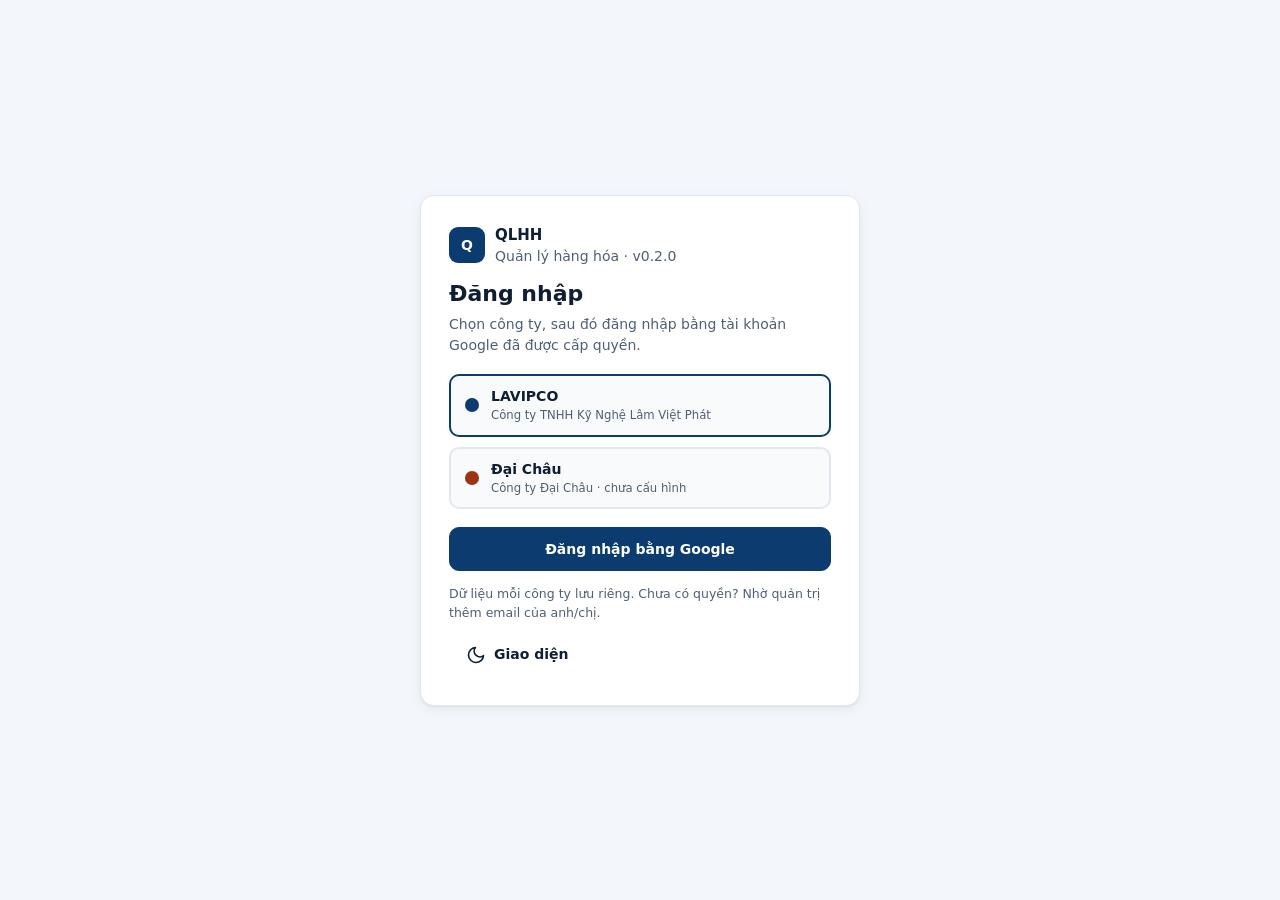
==== commit 8e0b733b: "v0.2.0 đợt ②: kho — 11 loại phiếu, giá vốn BQGQ tính lại lùi ngày, tồn không âm theo thời gian, phiế" ====
--- a/docs/index.html
+++ b/docs/index.html
@@ -7,6 +7,7 @@
 <meta name="apple-mobile-web-app-capable" content="yes">
 <meta name="mobile-web-app-capable" content="yes">
 <meta name="apple-mobile-web-app-title" content="QLHH">
+<meta http-equiv="Content-Security-Policy" content="default-src 'self'; script-src 'self'; style-src 'self' 'unsafe-inline'; img-src 'self' data: https:; connect-src 'self' https://script.google.com https://script.googleusercontent.com ; frame-src 'none'; object-src 'none'; base-uri 'self'; form-action 'self'">
 <meta name="description" content="Quản lý hàng hóa LAVIPCO / Đại Châu">
 <link rel="manifest" href="manifest.webmanifest">
 <link rel="apple-touch-icon" href="icons/180.png">
@@ -23,6 +24,8 @@
 <script src="core/perm.js"></script>
 <script src="core/price.js"></script>
 <script src="core/search.js"></script>
+<script src="core/stock.js"></script>
+<script src="core/vnwords.js"></script>
 <script src="app.js"></script>
 </body>
 </html>
--- a/docs/app.css
+++ b/docs/app.css
@@ -41,7 +41,7 @@
 .in[aria-invalid=true]{border-color:var(--bad)}
 .err{color:var(--bad);font-size:12.5px;margin-top:4px;min-height:0}
 .grid2{display:grid;grid-template-columns:1fr 1fr;gap:0 12px}
-.chk{display:flex;align-items:center;gap:10px;min-height:44px;margin-top:12px}
+.chk{display:flex;align-items:center;gap:10px;min-height:48px;margin-top:12px}
 .chk input{width:20px;height:20px}
 
 /* ---------- đăng nhập ---------- */
@@ -118,6 +118,8 @@
 dialog header h2{font-size:17px;margin:0;flex:1}
 dialog .body{padding:4px 16px 16px;overflow:auto}
 dialog footer{display:flex;gap:8px;justify-content:flex-end;padding:12px 16px calc(12px + env(safe-area-inset-bottom));border-top:1px solid var(--line)}
+.dlgmsg{color:var(--bad);font-weight:600;margin-top:12px;min-height:0}
+.dlgmsg:empty{display:none}
 .stars{display:flex;gap:6px;margin-top:6px}
 .stars button{min-width:52px;min-height:52px;border-radius:var(--r);border:1px solid var(--line);background:var(--panel2);font-size:22px;cursor:pointer}
 .stars button[aria-pressed=true]{background:var(--acc-soft);border-color:var(--acc)}
@@ -149,10 +151,52 @@
   .det.closed{display:none}
   #toasts{bottom:calc(var(--nav-h) + 12px + env(safe-area-inset-bottom))}
   .grid2{grid-template-columns:1fr}
-}
-@media (min-width:900px) and (min-height:521px){.list.mobile-only{display:none}.det .back{display:none}.mobile-add{display:none}}
+  .chip,.btn,.in,select.in{min-height:48px} .iconbtn{min-width:48px}
+  .list .it[aria-selected=true]{background:var(--acc-soft);box-shadow:inset 3px 0 var(--acc)}
+}
+@media (min-width:900px) and (min-height:521px){.det .back{display:none}.mtop .iconbtn.pri{display:none}}
 @media (orientation:landscape) and (max-height:520px){
-  .list.mobile-only{display:grid;grid-template-columns:1fr 1fr}
+  #results .list{display:grid;grid-template-columns:1fr 1fr}
+  .msearch{min-height:48px;margin-bottom:8px} .msearch input{min-height:46px} .chips{margin-bottom:8px} .mtop{padding-top:max(6px,env(safe-area-inset-top));padding-bottom:4px}
   .list .it{border-right:1px solid var(--line)}
 }
 @media print{aside.side,.bnav,.mtop,.top .btn,.chips{display:none}}
+
+/* ---------- đợt ②: kho ---------- */
+dialog.wide{width:min(920px,calc(100vw - 24px))}
+.vl-grid{display:grid;grid-template-columns:minmax(0,2fr) minmax(0,1.2fr) minmax(0,1fr) auto;gap:0 10px;align-items:start}
+.vl-grid.pr{grid-template-columns:minmax(0,2fr) minmax(0,1.2fr) minmax(0,1fr) minmax(0,1.2fr) auto}
+.vl-grid.kk{grid-template-columns:minmax(0,3fr) minmax(0,1fr) auto}
+.vline.bad-line{border-color:var(--bad);box-shadow:inset 3px 0 var(--bad)}
+.hint{color:var(--mut);font-size:12.5px;margin-top:4px}
+.serpick{display:grid;grid-template-columns:repeat(auto-fill,minmax(150px,1fr));gap:0 12px}
+.ctrow{padding:8px 0 4px 12px;font-size:13.5px;min-height:36px;cursor:pointer}
+.ctrow:hover{color:var(--acc)}
+.tag svg.i{width:13px;height:13px;vertical-align:-2px}
+@media (max-width:899px),(orientation:landscape) and (max-height:520px){
+  .vl-grid,.vl-grid.pr{grid-template-columns:1fr 1fr}
+  .vl-grid>div:first-child{grid-column:1/-1}
+  .vl-grid.kk{grid-template-columns:1fr 1fr auto}
+  .vl-grid.kk>div:first-child{grid-column:1/-1}
+  dialog.wide{width:100vw;max-width:100vw;margin:0;max-height:100dvh;height:100dvh;border-radius:0}
+  dialog.wide form{max-height:100dvh;height:100%}
+  dialog.wide header{padding-top:max(14px,env(safe-area-inset-top))}
+}
+/* in chứng từ: chỉ in vùng #printArea, khổ A4 */
+#printArea{display:none}
+@media print{
+  @page{size:A4;margin:15mm 15mm 15mm 20mm}
+  body.printing>*:not(#printArea){display:none!important}
+  body.printing #printArea{display:block}
+  body.printing{background:#fff;color:#000}
+  .pv{font:12.5pt/1.45 "Times New Roman",Times,serif;color:#000}
+  .pv-h{display:flex;justify-content:space-between;gap:20px}.pv-r{text-align:center}
+  .pv h1{text-align:center;font-size:15pt;margin:14px 0 2px}.pv .c{text-align:center;margin:0 0 10px}
+  .pv-t{width:100%;border-collapse:collapse;margin:8px 0;page-break-inside:auto}
+  .pv-t th,.pv-t td{border:1px solid #000;padding:3px 5px;font-size:11pt;vertical-align:top;position:static;background:#fff;color:#000;text-transform:none;letter-spacing:0}
+  .pv-t tr{page-break-inside:avoid}.pv-t thead{display:table-header-group}
+  .pv-t td.n{text-align:right}
+  .pv-date{text-align:right;font-style:italic;margin:10px 0 4px}
+  .pv-sign{display:flex;justify-content:space-between;text-align:center;page-break-inside:avoid}.pv-sign>div{flex:1;min-height:90px}
+  .pv-foot{font-size:8.5pt;color:#555;margin-top:24px}
+}
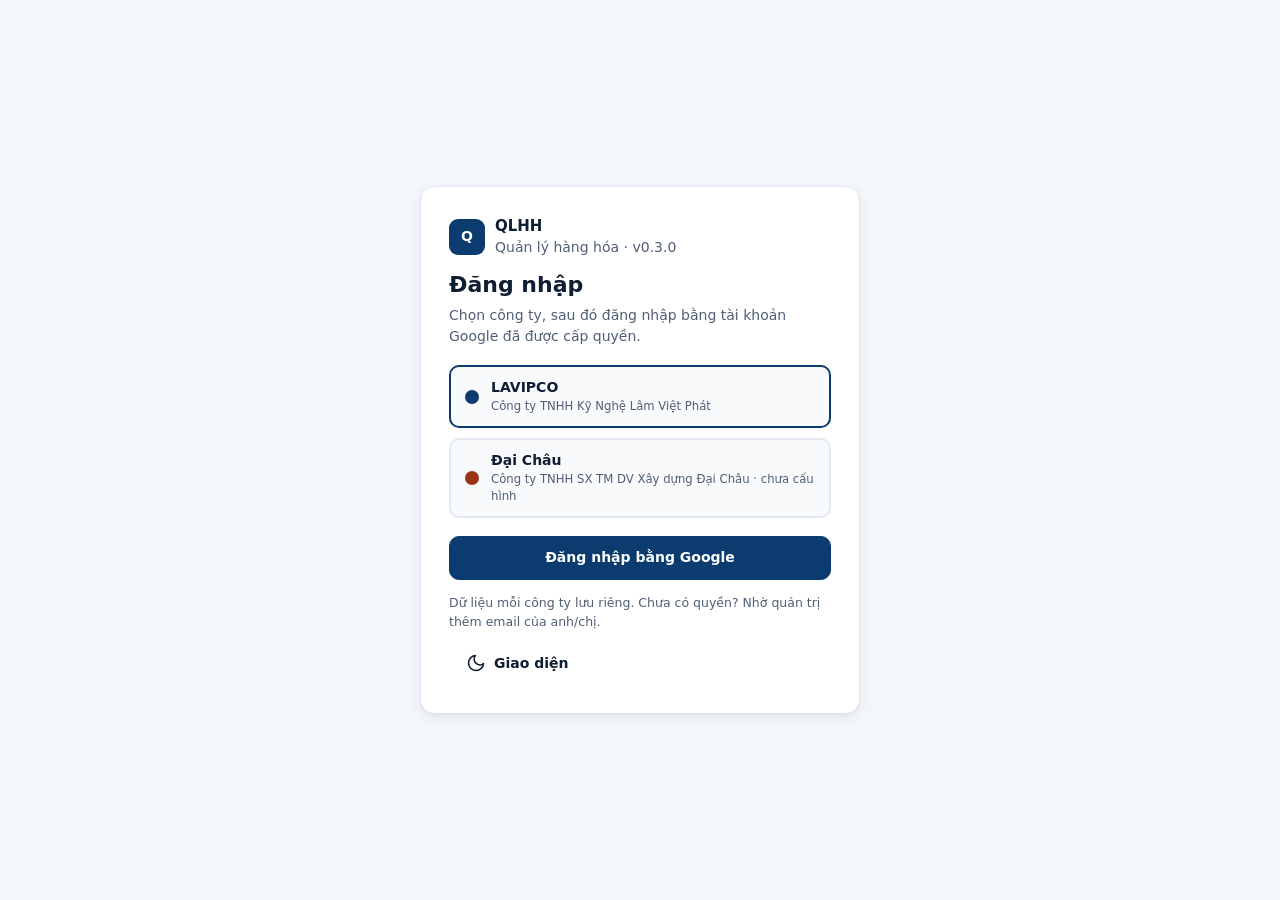
==== commit 34a2527d: "SX-1 giao diện: lệnh SX 4 bước, KCS 1 mục/lần (nháp trên máy), PXX in A4 có QR, hồ sơ tủ, tem QR, mẫ" ====
--- a/docs/index.html
+++ b/docs/index.html
@@ -25,6 +25,7 @@
 <script src="core/price.js"></script>
 <script src="core/search.js"></script>
 <script src="core/stock.js"></script>
+<script src="core/sx.js"></script>
 <script src="core/vnwords.js"></script>
 <script src="app.js"></script>
 </body>
--- a/docs/app.css
+++ b/docs/app.css
@@ -200,3 +200,64 @@
   .pv-sign{display:flex;justify-content:space-between;text-align:center;page-break-inside:avoid}.pv-sign>div{flex:1;min-height:90px}
   .pv-foot{font-size:8.5pt;color:#555;margin-top:24px}
 }
+
+/* ---------- sản xuất tủ (SX-1) ---------- */
+.sxbar{display:flex;gap:8px;flex-wrap:wrap;margin:0 0 10px}
+.tag.ok{color:var(--ok);border-color:currentColor;font-weight:600}.tag.bad{color:var(--bad);border-color:currentColor;font-weight:600}
+.tag.st-HOAN_TAT{color:var(--ok);border-color:currentColor}.tag.st-HUY{color:var(--mut)}.tag.st-CHO_KIEM_TRA{color:var(--warn);border-color:currentColor}
+.ok-ink{color:var(--ok)}.bad-ink{color:var(--bad)}
+.h2{font-size:16px;margin:0 0 8px}.h3{font-size:14px;margin:16px 0 6px}
+.linkbtn{background:none;border:0;padding:0;color:var(--acc);text-decoration:underline;cursor:pointer;font:inherit;min-height:32px}
+.layout.sxl{display:grid;grid-template-columns:minmax(0,1.4fr) minmax(0,1fr);gap:14px;align-items:start}
+.layout.sxl>div{display:flex;flex-direction:column;gap:14px;min-width:0}.layout.sxl .card{margin:0}
+.sxacts{display:flex;gap:8px;flex-wrap:wrap;margin-top:12px}
+.steps{list-style:none;display:flex;gap:6px;padding:0;margin:0 0 14px;counter-reset:s}
+.steps li{flex:1;display:flex;align-items:center;gap:8px;padding:10px 12px;border:1px solid var(--line);border-radius:var(--r);background:var(--panel);font-size:13.5px;min-width:0}
+.steps li b{width:26px;height:26px;border-radius:50%;display:grid;place-items:center;background:var(--panel2);flex:none}
+.steps li.done{color:var(--mut)}.steps li.done b{background:var(--ok);color:#fff}
+.steps li.cur{border-color:var(--acc);box-shadow:inset 0 -3px var(--acc);font-weight:700}.steps li.cur b{background:var(--acc);color:#fff}
+.kcsb{min-height:44px;flex:none}
+.sers{display:flex;flex-wrap:wrap;gap:4px 14px;margin:6px 0}.sers label{display:flex;align-items:center;gap:6px;min-height:40px}
+.in.num{max-width:110px;text-align:right}
+.trow{display:grid;grid-template-columns:minmax(0,1.3fr) 90px minmax(0,2fr) auto;gap:6px;align-items:center;margin-bottom:6px}
+.trow.k{grid-template-columns:24px minmax(0,2fr) minmax(0,1.2fr) auto}
+.trow.bad-line .in{border-color:var(--bad)}
+.tname{font-size:13px;overflow:hidden;text-overflow:ellipsis;white-space:nowrap}
+.tuhead{display:flex;gap:14px;align-items:center;margin:8px 0}.tuqr svg{width:110px;height:110px;background:#fff;border-radius:6px}
+ul.plain{margin:0;padding-left:18px}.kcsum{margin:4px 0;padding-left:22px}.kcsum li{margin:4px 0}
+details{border:1px solid var(--line);border-radius:var(--r);padding:8px 10px;margin:6px 0}summary{cursor:pointer;min-height:32px}
+/* KCS: mỗi lần 1 mục, nút lớn */
+dialog.kcsd .body{display:flex;flex-direction:column}
+.kchead{display:flex;align-items:center;gap:8px;flex-wrap:wrap;margin:6px 0 8px}
+.kcdots{display:flex;gap:6px;margin:0 0 12px}.kcdots span{flex:1;height:6px;border-radius:3px;background:var(--line)}
+.kcdots span.ok{background:var(--ok)}.kcdots span.bad{background:var(--bad)}.kcdots span.cur{outline:2px solid var(--acc);outline-offset:1px}
+.kccard{border:1px solid var(--line);border-radius:var(--r2);padding:16px;background:var(--panel)}
+.kcq{font-size:19px;font-weight:700;line-height:1.35}.kcy{margin:10px 0 0;font-size:17px}.kcy small{color:var(--mut);font-size:13px}
+.kcbtns{display:flex;gap:12px;margin:16px 0 8px}
+.kcb{flex:1;min-height:60px;border-radius:var(--r2);border:2px solid var(--line);background:var(--panel);color:var(--ink);font:700 18px/1 inherit;display:flex;align-items:center;justify-content:center;gap:8px;cursor:pointer}
+.kcb.ok{border-color:#15803d;color:#15803d}.kcb.bad{border-color:#b91c1c;color:#b91c1c}
+:root[data-theme=dark] .kcb.ok{border-color:#4ade80;color:#4ade80}:root[data-theme=dark] .kcb.bad{border-color:#f87171;color:#f87171}
+.kcb.ok[aria-pressed=true]{background:#15803d;border-color:#15803d;color:#fff}.kcb.bad[aria-pressed=true]{background:#b91c1c;border-color:#b91c1c;color:#fff}
+.kcb svg.i{width:22px;height:22px}
+.kcsave{font-size:12.5px;margin:8px 0}
+.kcbar{position:sticky;bottom:0;display:flex;gap:8px;flex-wrap:wrap;padding:10px 0 4px;background:var(--panel);margin-top:auto}.kcbar .btn{flex:1;min-height:48px}
+.btn.big{min-height:56px;font-size:16px;margin-top:12px}
+@media (max-width:899px),(orientation:landscape) and (max-height:520px){
+  .layout.sxl{grid-template-columns:1fr}
+  .steps{gap:4px}.steps li{flex-direction:column;gap:2px;padding:6px 4px;text-align:center;font-size:11.5px}
+  .trow{grid-template-columns:minmax(0,1fr) 80px auto}.trow .tname{grid-column:1/-1;order:3}
+  .trow.k{grid-template-columns:20px minmax(0,1fr) auto}.trow.k [data-f=yeuCau]{grid-column:2/3}
+  .kcq{font-size:20px}
+}
+@media (orientation:landscape) and (max-height:520px){.steps li span{display:none}.kcbtns .kcb{min-height:56px}}
+@media print{
+  .pxx h1{font-size:17pt;margin:10px 0 2px}.pxx h2{font-size:12.5pt;margin:12px 0 4px}
+  .pv-k{width:100%;border-collapse:collapse}.pv-k td{padding:2px 6px;vertical-align:top}.pv-k td:first-child{width:30%;font-weight:600}
+  .pv-t td.c,.pxx .c{text-align:center}
+  .pxx-qr{display:flex;flex-wrap:wrap;gap:6px 16px}.pxx-qr>div{display:flex;align-items:center;gap:6px}.pxx-qr svg{width:26mm;height:26mm}
+  .pxx-kl{text-align:justify;text-indent:1.2em}.pxx-sign>div{min-height:120px}
+  .pxx-void{position:fixed;top:40%;left:0;right:0;text-align:center;font-size:60pt;color:rgba(185,28,28,.25);transform:rotate(-25deg)}
+  .tem{display:flex;gap:4mm;align-items:center;width:90mm;border:1px solid #000;padding:3mm;font:10pt/1.3 Arial,sans-serif}.tem-qr svg{width:28mm;height:28mm}
+}
+.layout.sxl .card{padding:12px 14px}.layout.sxl .card>.list,.layout.sxl .card>.tbl{margin:0 -14px -12px}
+.layout.sxl .card>.empty{padding:16px 4px}
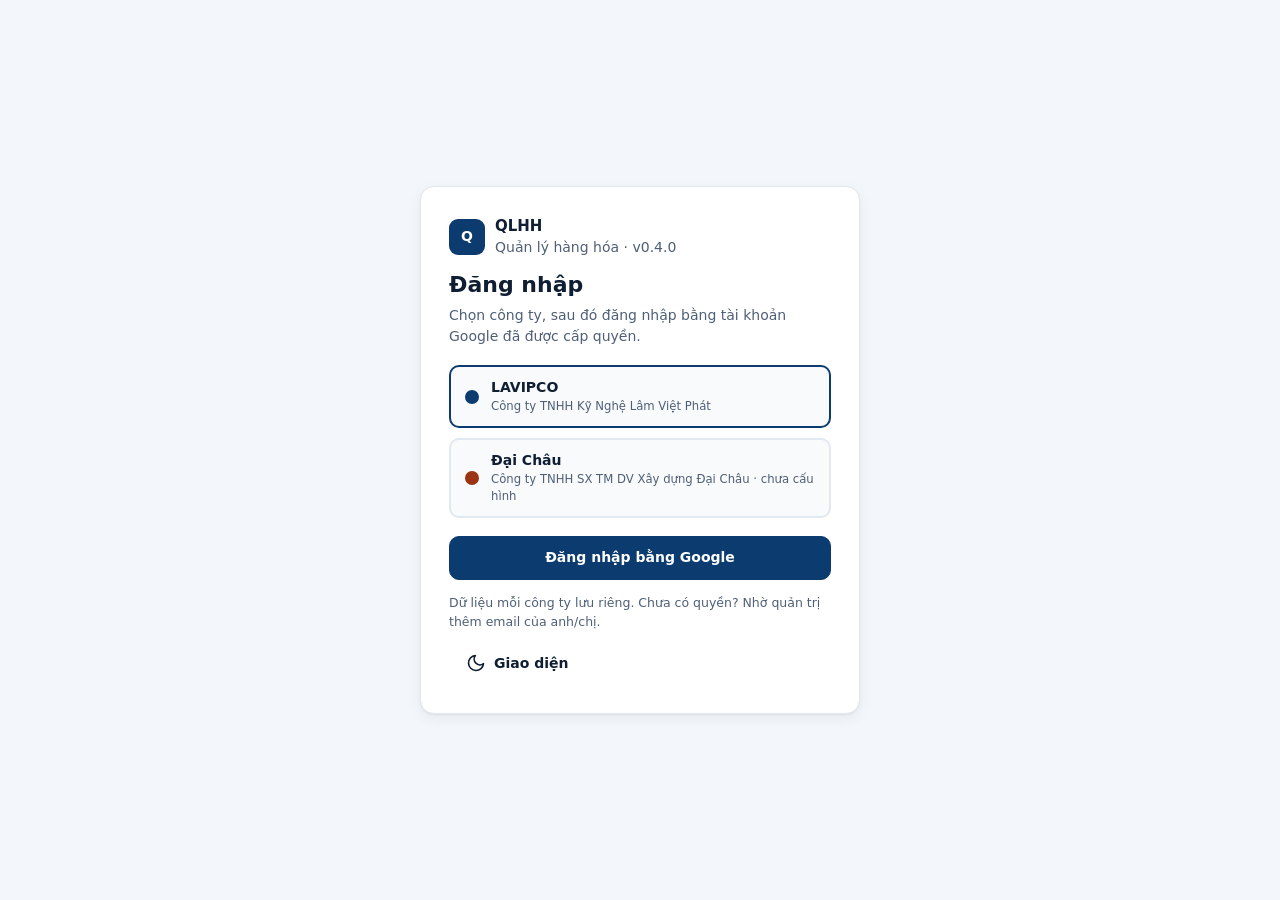
==== commit 8b912be2: "BH-1 giao diện: Lắp đặt & bảo hành (tủ đã giao, lọc hạn BH, phiếu BH), ghi bàn giao/di dời có GPS, t" ====
--- a/docs/index.html
+++ b/docs/index.html
@@ -26,6 +26,7 @@
 <script src="core/search.js"></script>
 <script src="core/stock.js"></script>
 <script src="core/sx.js"></script>
+<script src="core/bh.js"></script>
 <script src="core/vnwords.js"></script>
 <script src="app.js"></script>
 </body>
--- a/docs/app.css
+++ b/docs/app.css
@@ -249,7 +249,7 @@
   .trow.k{grid-template-columns:20px minmax(0,1fr) auto}.trow.k [data-f=yeuCau]{grid-column:2/3}
   .kcq{font-size:20px}
 }
-@media (orientation:landscape) and (max-height:520px){.steps li span{display:none}.kcbtns .kcb{min-height:56px}}
+@media (orientation:landscape) and (max-height:520px){.steps{margin-bottom:8px}.steps li:not(.cur){display:none}.steps li.cur{flex-direction:row;font-size:13px}.steps li.cur::after{content:' · bước hiện tại';color:var(--mut);font-weight:400}.kcbtns .kcb{min-height:56px}}
 @media print{
   .pxx h1{font-size:17pt;margin:10px 0 2px}.pxx h2{font-size:12.5pt;margin:12px 0 4px}
   .pv-k{width:100%;border-collapse:collapse}.pv-k td{padding:2px 6px;vertical-align:top}.pv-k td:first-child{width:30%;font-weight:600}
@@ -261,3 +261,6 @@
 }
 .layout.sxl .card{padding:12px 14px}.layout.sxl .card>.list,.layout.sxl .card>.tbl{margin:0 -14px -12px}
 .layout.sxl .card>.empty{padding:16px 4px}
+.tag.warn{color:var(--warn);border-color:currentColor;font-weight:600}
+.list .it>div:first-child{min-width:0;overflow-wrap:anywhere}
+@media (max-width:899px){.sxbar .btn{flex:1 1 auto;min-width:0;padding-left:10px;padding-right:10px;font-size:13.5px}.list .it .tag{white-space:normal}}
